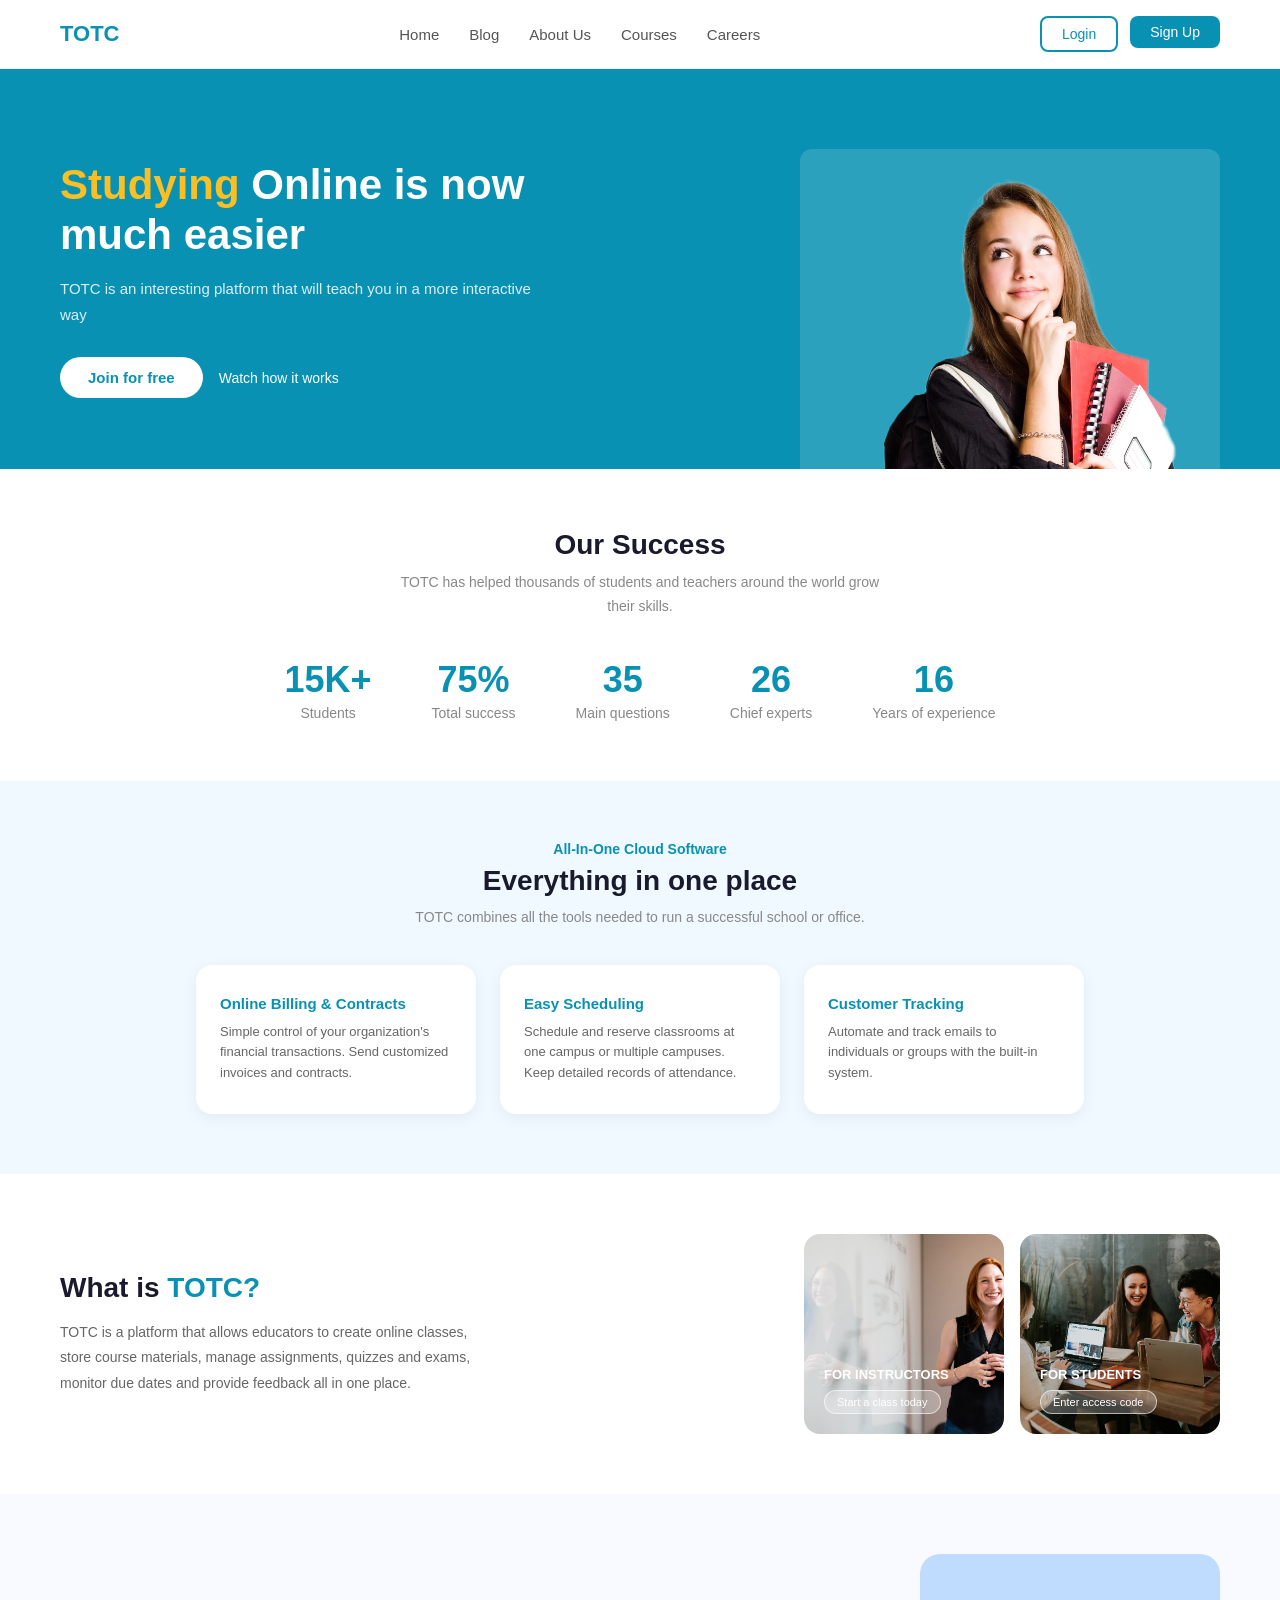
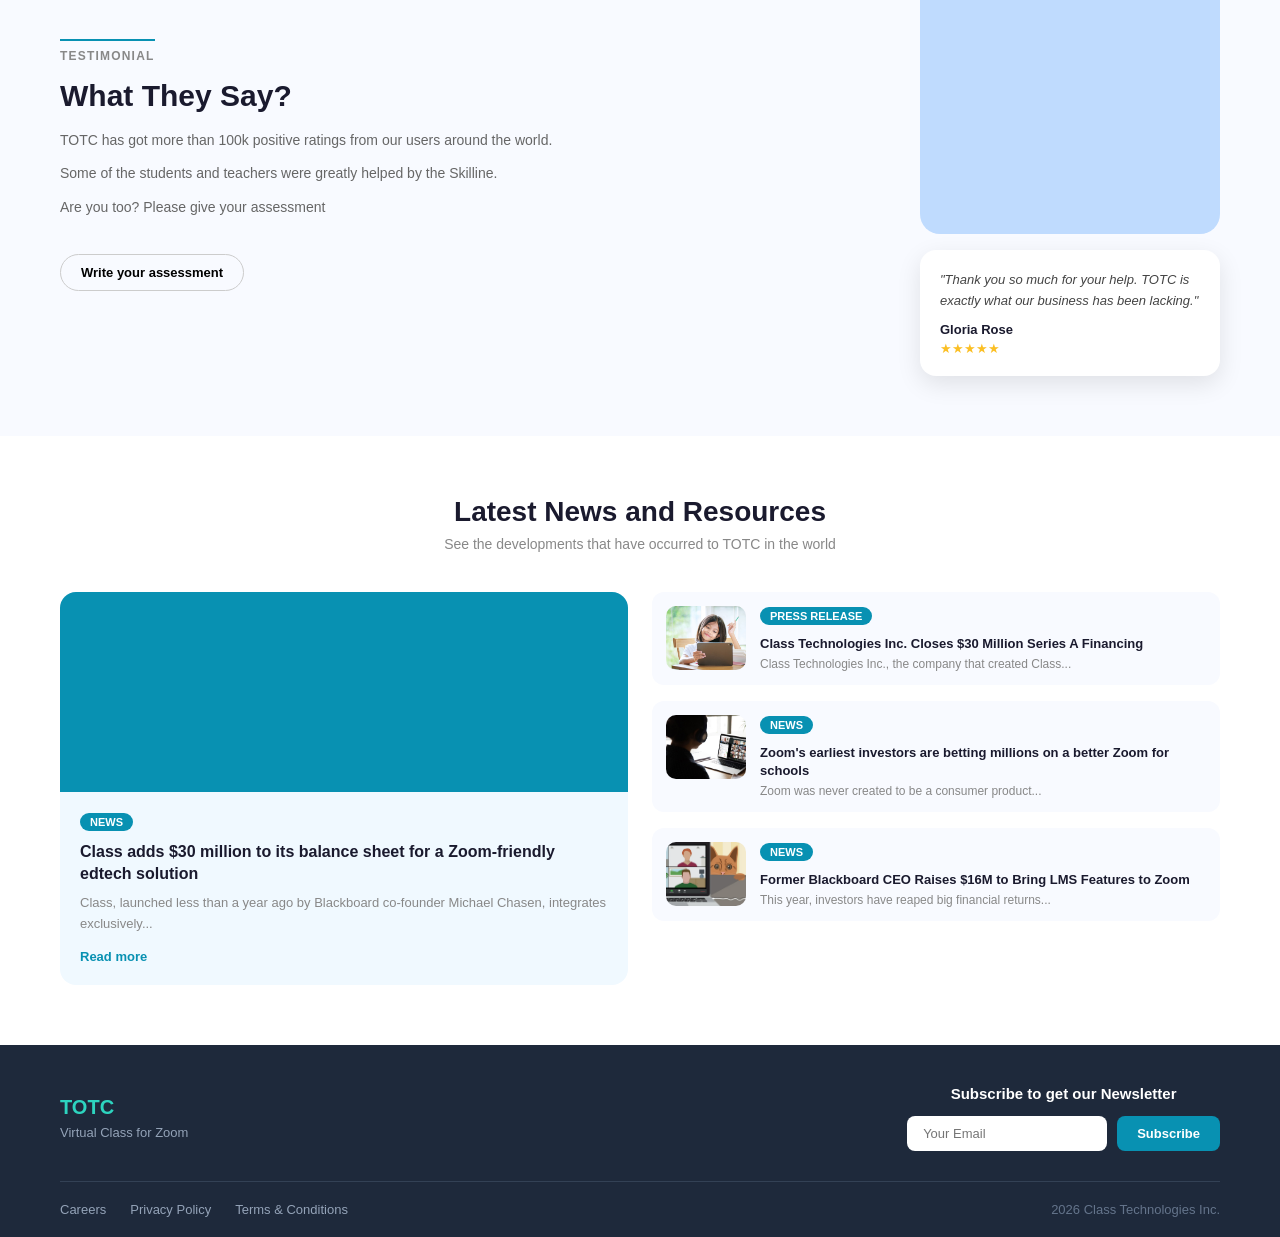
==== index.html @ 5b4ebe86 "first commit" ====
<!doctype html>
<html lang="en">
  <head>
    <meta charset="UTF-8" />
    <meta name="viewport" content="width=device-width, initial-scale=1.0" />
    <title>TOTC</title>
    <link rel="stylesheet" href="./style/style.css" />
  </head>
  <body>
    <!-- ШАПКА -->
    <header>
      <div class="container">
        <div class="header-inner">
          <div class="logo">TOTC</div>
          <div class="nav-links">
            <a href="./index.html">Home</a>
            <a href="./blog.html">Blog</a>
            <a href="./about.html">About Us</a>
            <a href="#">Courses</a>
            <a href="#">Careers</a>
          </div>
          <div class="header-btns">
            <a href="./login.html"><button class="btn-login">Login</button></a>
            <a href="./signup.html"><button class="btn-signup">Sign Up</button></a>
          </div>
        </div>
      </div>
    </header>

    <!-- HERO -->
    <section class="hero">
      <div class="container">
        <div class="hero-inner">
          <div class="hero-left">
            <h1><span>Studying</span> Online is now much easier</h1>
            <p>
              TOTC is an interesting platform that will teach you in a more
              interactive way
            </p>
            <div class="hero-btns">
              <button class="btn-white">Join for free</button>
              <button class="btn-watch">Watch how it works</button>
            </div>
          </div>
          <div class="hero-right">
            <img src="./imgs/girl.png" alt="" />
          </div>
        </div>
      </div>
    </section>

    <!-- СТАТИСТИКА -->
    <section class="stats">
      <div class="container">
        <h2>Our Success</h2>
        <p>
          TOTC has helped thousands of students and teachers around the world
          grow their skills.
        </p>
        <div class="stats-row">
          <div class="stat-item">
            <div class="num">15K+</div>
            <div class="label">Students</div>
          </div>
          <div class="stat-item">
            <div class="num">75%</div>
            <div class="label">Total success</div>
          </div>
          <div class="stat-item">
            <div class="num">35</div>
            <div class="label">Main questions</div>
          </div>
          <div class="stat-item">
            <div class="num">26</div>
            <div class="label">Chief experts</div>
          </div>
          <div class="stat-item">
            <div class="num">16</div>
            <div class="label">Years of experience</div>
          </div>
        </div>
      </div>
    </section>

    <!-- ФИЧИ -->
    <section class="features">
      <div class="container">
        <div class="features-tag">All-In-One Cloud Software</div>
        <h2>Everything in one place</h2>
        <p class="features-desc">
          TOTC combines all the tools needed to run a successful school or
          office.
        </p>
        <div class="features-grid">
          <div class="feature-card">
            <h3>Online Billing & Contracts</h3>
            <p>
              Simple control of your organization's financial transactions. Send
              customized invoices and contracts.
            </p>
          </div>
          <div class="feature-card">
            <h3>Easy Scheduling</h3>
            <p>
              Schedule and reserve classrooms at one campus or multiple
              campuses. Keep detailed records of attendance.
            </p>
          </div>
          <div class="feature-card">
            <h3>Customer Tracking</h3>
            <p>
              Automate and track emails to individuals or groups with the
              built-in system.
            </p>
          </div>
        </div>
      </div>
    </section>

    <!-- ДЛЯ КОГО -->
    <section class="for-who">
      <div class="container">
        <div class="for-who-inner">
          <div class="for-who-left">
            <h2>What is <span>TOTC?</span></h2>
            <p>
              TOTC is a platform that allows educators to create online classes,
              store course materials, manage assignments, quizzes and exams,
              monitor due dates and provide feedback all in one place.
            </p>
          </div>
          <div class="for-who-right">
            <div class="for-card instructors">
              <h4>FOR INSTRUCTORS</h4>
              <button class="btn-card">Start a class today</button>
            </div>
            <div class="for-card students">
              <h4>FOR STUDENTS</h4>
              <button class="btn-card">Enter access code</button>
            </div>
          </div>
        </div>
      </div>
    </section>

    <!-- ОТЗЫВЫ -->
    <section class="testimonials">
      <div class="container">
        <div class="testimonials-inner">
          <div class="test-left">
            <div class="test-label">TESTIMONIAL</div>
            <h2>What They Say?</h2>
            <p>
              TOTC has got more than 100k positive ratings from our users around
              the world.
            </p>
            <p>
              Some of the students and teachers were greatly helped by the
              Skilline.
            </p>
            <p>Are you too? Please give your assessment</p>
            <button class="btn-write">Write your assessment</button>
          </div>
          <div class="test-right">
            <div class="test-photo">
              <!-- <img src="./imgs/person.jpg" alt="" /> -->
            </div>
            <div class="quote-card">
              <p>
                "Thank you so much for your help. TOTC is exactly what our
                business has been lacking."
              </p>
              <div class="author">Gloria Rose</div>
              <div class="stars">★★★★★</div>
            </div>
          </div>
        </div>
      </div>
    </section>

    <!-- НОВОСТИ -->
    <section class="news">
      <div class="container">
        <h2>Latest News and Resources</h2>
        <p class="news-desc">
          See the developments that have occurred to TOTC in the world
        </p>
        <div class="news-grid">
          <div class="news-main">
            <div class="news-img">
              <!-- <img src="./imgs/news1.jpg" alt="" /> -->
            </div>
            <div class="news-body">
              <span class="news-tag">NEWS</span>
              <h3>
                Class adds $30 million to its balance sheet for a Zoom-friendly
                edtech solution
              </h3>
              <p>
                Class, launched less than a year ago by Blackboard co-founder
                Michael Chasen, integrates exclusively...
              </p>
              <a class="read-more" href="#">Read more</a>
            </div>
          </div>
          <div class="news-list">
            <div class="news-item">
              <div class="news-thumb-1"></div>
              <div>
                <span class="news-tag">PRESS RELEASE</span>
                <h4>
                  Class Technologies Inc. Closes $30 Million Series A Financing
                </h4>
                <p>
                  Class Technologies Inc., the company that created Class...
                </p>
              </div>
            </div>
            <div class="news-item">
              <div class="news-thumb-2"></div>
              <div>
                <span class="news-tag">NEWS</span>
                <h4>
                  Zoom's earliest investors are betting millions on a better
                  Zoom for schools
                </h4>
                <p>Zoom was never created to be a consumer product...</p>
              </div>
            </div>
            <div class="news-item">
              <div class="news-thumb-3"></div>
              <div>
                <span class="news-tag">NEWS</span>
                <h4>
                  Former Blackboard CEO Raises $16M to Bring LMS Features to
                  Zoom
                </h4>
                <p>This year, investors have reaped big financial returns...</p>
              </div>
            </div>
          </div>
        </div>
      </div>
    </section>

    <!-- ФУТЕР -->
    <footer>
      <div class="container">
        <div class="footer-top">
          <div>
            <div class="footer-logo">TOTC</div>
            <div class="footer-tagline">Virtual Class for Zoom</div>
          </div>
          <div class="footer-newsletter">
            <h4>Subscribe to get our Newsletter</h4>
            <div class="newsletter-form">
              <input type="email" placeholder="Your Email" />
              <button>Subscribe</button>
            </div>
          </div>
        </div>
        <div class="footer-bottom">
          <div class="footer-links">
            <a href="#">Careers</a>
            <a href="#">Privacy Policy</a>
            <a href="#">Terms & Conditions</a>
          </div>
          <div class="footer-copy">2026 Class Technologies Inc.</div>
        </div>
      </div>
    </footer>
  </body>
</html>
---- style/style.css ----
@charset "UTF-8";
* {
  margin: 0;
  padding: 0;
  box-sizing: border-box;
}

body {
  font-family: "Poppins", sans-serif;
  color: #1a1a2e;
}

.container {
  max-width: 1200px;
  width: 100%;
  margin: 0 auto;
  padding: 0 20px;
}

header {
  background-color: #fff;
  border-bottom: 1px solid #eee;
  padding: 16px 0;
}

header .header-inner {
  display: flex;
  align-items: center;
  justify-content: space-between;
}

header .header-inner .logo {
  font-size: 22px;
  font-weight: 700;
  color: #0891b2;
}

header .header-inner .nav-links {
  display: flex;
  gap: 30px;
}

header .header-inner .nav-links a {
  text-decoration: none;
  color: #555;
  font-size: 15px;
}

header .header-inner .nav-links a:hover {
  color: #0891b2;
}

header .header-inner .header-btns {
  display: flex;
  gap: 12px;
}

header .header-inner .header-btns .btn-login {
  border: 2px solid #0891b2;
  color: #0891b2;
  background: transparent;
  padding: 8px 20px;
  border-radius: 8px;
  font-size: 14px;
  cursor: pointer;
}

header .header-inner .header-btns .btn-signup {
  background-color: #0891b2;
  color: #fff;
  border: none;
  padding: 8px 20px;
  border-radius: 8px;
  font-size: 14px;
  cursor: pointer;
}

.hero {
  background-color: #0891b2;
  padding: 80px 0 0;
}

.hero .hero-inner {
  display: flex;
  align-items: center;
  justify-content: space-between;
  gap: 40px;
}

.hero .hero-inner .hero-left {
  color: #fff;
  max-width: 500px;
  padding-bottom: 60px;
}

.hero .hero-inner .hero-left h1 {
  font-size: 42px;
  font-weight: 800;
  line-height: 1.2;
  margin-bottom: 16px;
}

.hero .hero-inner .hero-left h1 span {
  color: #fbbf24;
}

.hero .hero-inner .hero-left p {
  font-size: 15px;
  color: rgba(255, 255, 255, 0.85);
  margin-bottom: 30px;
  line-height: 1.7;
}

.hero .hero-inner .hero-left .hero-btns {
  display: flex;
  gap: 16px;
  align-items: center;
}

.hero .hero-inner .hero-left .hero-btns .btn-white {
  background-color: #fff;
  color: #0891b2;
  border: none;
  padding: 12px 28px;
  border-radius: 30px;
  font-size: 15px;
  font-weight: 600;
  cursor: pointer;
}

.hero .hero-inner .hero-left .hero-btns .btn-watch {
  color: #fff;
  background: none;
  border: none;
  font-size: 14px;
  cursor: pointer;
}

.hero .hero-inner .hero-right {
  width: 420px;
  height: 320px;
  background-color: rgba(255, 255, 255, 0.15);
  border-radius: 12px 12px 0 0;
  background-image: url(/imgs/2f32d3a9082c2e2832481561feec93a5e5c5e8d6.png);
  background-size: cover;
}

.stats {
  padding: 60px 0;
  text-align: center;
}

.stats h2 {
  font-size: 28px;
  font-weight: 700;
  margin-bottom: 10px;
}

.stats p {
  color: #888;
  font-size: 14px;
  max-width: 500px;
  margin: 0 auto 40px;
  line-height: 1.7;
}

.stats .stats-row {
  display: flex;
  justify-content: center;
  gap: 60px;
  flex-wrap: wrap;
}

.stats .stats-row .stat-item .num {
  font-size: 36px;
  font-weight: 800;
  color: #0891b2;
}

.stats .stats-row .stat-item .label {
  font-size: 14px;
  color: #888;
  margin-top: 4px;
}

.features {
  background-color: #f0f9ff;
  padding: 60px 0;
  text-align: center;
}

.features .features-tag {
  font-size: 14px;
  font-weight: 700;
  color: #0891b2;
  margin-bottom: 8px;
}

.features h2 {
  font-size: 28px;
  font-weight: 700;
  margin-bottom: 12px;
}

.features .features-desc {
  color: #888;
  font-size: 14px;
  max-width: 480px;
  margin: 0 auto 40px;
}

.features .features-grid {
  display: flex;
  gap: 24px;
  justify-content: center;
  flex-wrap: wrap;
}

.features .features-grid .feature-card {
  background-color: #fff;
  border-radius: 16px;
  padding: 30px 24px;
  width: 280px;
  box-shadow: 0 4px 16px rgba(0, 0, 0, 0.06);
  text-align: left;
}

.features .features-grid .feature-card h3 {
  font-size: 15px;
  font-weight: 700;
  color: #0891b2;
  margin-bottom: 10px;
}

.features .features-grid .feature-card p {
  font-size: 13px;
  color: #666;
  line-height: 1.6;
}

.for-who {
  padding: 60px 0;
}

.for-who .for-who-inner {
  display: flex;
  gap: 60px;
  align-items: center;
  justify-content: space-between;
}

.for-who .for-who-inner .for-who-left h2 {
  font-size: 28px;
  font-weight: 700;
  margin-bottom: 16px;
}

.for-who .for-who-inner .for-who-left h2 span {
  color: #0891b2;
}

.for-who .for-who-inner .for-who-left p {
  font-size: 14px;
  color: #666;
  line-height: 1.8;
  max-width: 420px;
}

.for-who .for-who-inner .for-who-right {
  display: flex;
  gap: 16px;
}

.for-who .for-who-inner .for-who-right .for-card {
  width: 200px;
  height: 200px;
  border-radius: 16px;
  display: flex;
  flex-direction: column;
  align-items: flex-start;
  justify-content: flex-end;
  padding: 20px;
  cursor: pointer;
}

.for-who .for-who-inner .for-who-right .for-card.instructors {
  background-color: #0891b2;
  background-image: url(/imgs/e4c7276a25a9cc6960c67cafa4666142463a3cc6.png);
  background-size: cover;
  background-position: center;
}

.for-who .for-who-inner .for-who-right .for-card.students {
  background-color: #2dd4bf;
  background-image: url(/imgs/9efe4a4ca2cd8b61986457572fa7c65fe425adc6.png);
  background-size: cover;
  background-position: center;
}

.for-who .for-who-inner .for-who-right .for-card h4 {
  color: #fff;
  font-size: 13px;
  font-weight: 700;
  margin-bottom: 8px;
}

.for-who .for-who-inner .for-who-right .for-card .btn-card {
  background: rgba(255, 255, 255, 0.25);
  color: #fff;
  border: 1px solid rgba(255, 255, 255, 0.6);
  padding: 5px 12px;
  border-radius: 20px;
  font-size: 11px;
  cursor: pointer;
}

.testimonials {
  background-color: #f8faff;
  padding: 60px 0;
}

.testimonials .testimonials-inner {
  display: flex;
  gap: 60px;
  align-items: center;
  justify-content: space-between;
}

.testimonials .testimonials-inner .test-left .test-label {
  font-size: 12px;
  font-weight: 700;
  color: #888;
  letter-spacing: 0.1em;
  text-transform: uppercase;
  border-top: 2px solid #0891b2;
  display: inline-block;
  padding-top: 8px;
  margin-bottom: 16px;
}

.testimonials .testimonials-inner .test-left h2 {
  font-size: 30px;
  font-weight: 800;
  margin-bottom: 16px;
}

.testimonials .testimonials-inner .test-left p {
  font-size: 14px;
  color: #666;
  line-height: 1.7;
  margin-bottom: 10px;
}

.testimonials .testimonials-inner .test-left .btn-write {
  background: none;
  border: 1px solid #ccc;
  padding: 10px 20px;
  border-radius: 30px;
  font-size: 13px;
  font-weight: 600;
  cursor: pointer;
  margin-top: 24px;
}

.testimonials .testimonials-inner .test-right .test-photo {
  width: 300px;
  height: 280px;
  background-color: #bfdbfe;
  border-radius: 20px;
  background-image: url(/imgs/4c6498cce2e253cf38639b4ba215c7df58ce5a53.jpg);
  background-size: cover;
  background-position: center;
}

.testimonials .testimonials-inner .test-right .quote-card {
  background: #fff;
  border-radius: 16px;
  padding: 20px;
  max-width: 300px;
  box-shadow: 0 8px 24px rgba(0, 0, 0, 0.1);
  margin-top: 16px;
}

.testimonials .testimonials-inner .test-right .quote-card p {
  font-size: 13px;
  color: #444;
  line-height: 1.6;
  font-style: italic;
  margin-bottom: 10px;
}

.testimonials .testimonials-inner .test-right .quote-card .author {
  font-size: 13px;
  font-weight: 700;
}

.testimonials .testimonials-inner .test-right .quote-card .stars {
  color: #fbbf24;
  font-size: 13px;
  margin-top: 4px;
}

.news {
  padding: 60px 0;
}

.news h2 {
  font-size: 28px;
  font-weight: 700;
  text-align: center;
  margin-bottom: 8px;
}

.news .news-desc {
  text-align: center;
  font-size: 14px;
  color: #888;
  margin-bottom: 40px;
}

.news .news-grid {
  display: flex;
  gap: 24px;
}

.news .news-grid .news-main {
  flex: 1;
  background-color: #f0f9ff;
  border-radius: 16px;
  overflow: hidden;
}

.news .news-grid .news-main .news-img {
  height: 200px;
  background-color: #0891b2;
  background-image: url(/imgs/5abcf77024978c219bf2223fc9e32ec5fae8375f.png);
  background-size: cover;
}

.news .news-grid .news-main .news-body {
  padding: 20px;
}

.news .news-grid .news-main .news-body h3 {
  font-size: 16px;
  font-weight: 700;
  margin-bottom: 8px;
  line-height: 1.4;
}

.news .news-grid .news-main .news-body p {
  font-size: 13px;
  color: #888;
  line-height: 1.6;
  margin-bottom: 12px;
}

.news .news-grid .news-main .news-body .read-more {
  color: #0891b2;
  font-size: 13px;
  font-weight: 600;
  text-decoration: none;
}

.news .news-grid .news-list {
  flex: 1;
  display: flex;
  flex-direction: column;
  gap: 16px;
}

.news .news-grid .news-list .news-item {
  display: flex;
  gap: 14px;
  align-items: flex-start;
  background-color: #f8faff;
  border-radius: 12px;
  padding: 14px;
}

.news .news-grid .news-list .news-item .news-thumb-1 {
  background-image: url(/imgs/59e91cde877aacb096082025aaa7528e15f2789e.png);
  background-size: cover;
  width: 80px;
  height: 64px;
  border-radius: 10px;
  background-color: #bfdbfe;
  flex-shrink: 0;
}

.news .news-grid .news-list .news-item .news-thumb-2 {
  background-image: url(/imgs/91503c25c25d4396ab15991e79418fb801fd5efa.png);
  background-size: cover;
  width: 80px;
  height: 64px;
  border-radius: 10px;
  background-color: #bfdbfe;
  flex-shrink: 0;
}

.news .news-grid .news-list .news-item .news-thumb-3 {
  background-image: url(/imgs/a6a75cf5ca47b6a4fceb75f355da0105034713c7.png);
  background-size: cover;
  width: 80px;
  height: 64px;
  border-radius: 10px;
  background-color: #bfdbfe;
  flex-shrink: 0;
}

.news .news-grid .news-list .news-item h4 {
  font-size: 13px;
  font-weight: 600;
  line-height: 1.4;
  margin-bottom: 4px;
}

.news .news-grid .news-list .news-item p {
  font-size: 12px;
  color: #888;
}

.news-tag {
  background-color: #0891b2;
  color: #fff;
  padding: 3px 10px;
  border-radius: 20px;
  font-size: 11px;
  font-weight: 600;
  display: inline-block;
  margin-bottom: 10px;
}

footer {
  background-color: #1e293b;
  color: #fff;
  padding: 40px 0 20px;
}

footer .footer-top {
  display: flex;
  justify-content: space-between;
  align-items: center;
  margin-bottom: 30px;
  gap: 24px;
  flex-wrap: wrap;
}

footer .footer-top .footer-logo {
  font-size: 20px;
  font-weight: 800;
  color: #2dd4bf;
  margin-bottom: 6px;
}

footer .footer-top .footer-tagline {
  font-size: 13px;
  color: #94a3b8;
}

footer .footer-top .footer-newsletter h4 {
  font-size: 15px;
  font-weight: 600;
  margin-bottom: 14px;
  text-align: center;
}

footer .footer-top .footer-newsletter .newsletter-form {
  display: flex;
  gap: 10px;
}

footer .footer-top .footer-newsletter .newsletter-form input {
  padding: 10px 16px;
  border-radius: 8px;
  border: none;
  font-size: 13px;
  width: 200px;
  outline: none;
}

footer .footer-top .footer-newsletter .newsletter-form button {
  background-color: #0891b2;
  color: #fff;
  border: none;
  padding: 10px 20px;
  border-radius: 8px;
  font-size: 13px;
  font-weight: 600;
  cursor: pointer;
}

footer .footer-bottom {
  border-top: 1px solid #334155;
  padding-top: 20px;
  display: flex;
  justify-content: space-between;
  align-items: center;
  flex-wrap: wrap;
  gap: 12px;
}

footer .footer-bottom .footer-links {
  display: flex;
  gap: 24px;
}

footer .footer-bottom .footer-links a {
  font-size: 13px;
  color: #94a3b8;
  text-decoration: none;
}

footer .footer-bottom .footer-links a:hover {
  color: #2dd4bf;
}

footer .footer-bottom .footer-copy {
  font-size: 13px;
  color: #64748b;
}

@media (max-width: 768px) {
  .nav-links {
    display: none;
  }
  .hero-inner {
    flex-direction: column;
  }
  .hero-right {
    width: 100%;
  }
  .stats-row {
    gap: 30px;
  }
  .features-grid {
    flex-direction: column;
    align-items: center;
  }
  .for-who-inner {
    flex-direction: column;
  }
  .testimonials-inner {
    flex-direction: column;
  }
  .news-grid {
    flex-direction: column;
  }
  .footer-top {
    flex-direction: column;
    align-items: center;
    text-align: center;
  }
  .footer-bottom {
    flex-direction: column;
    text-align: center;
  }
} 
/* ======= BLOG HERO ======= */
.blog-hero {
  background-color: #eef4ff;
  padding: 60px 0;
}

.blog-hero-inner {
  display: flex;
  align-items: center;
  justify-content: space-between;
  gap: 40px;
}

.blog-hero-left {
  max-width: 500px;
}

.blog-hero-tag {
  font-size: 13px;
  color: #555;
  margin-bottom: 16px;
}

.blog-hero-tag span {
  color: #0891b2;
  font-weight: 600;
}

.blog-hero-left h2 {
  font-size: 28px;
  font-weight: 700;
  color: #0891b2;
  line-height: 1.3;
  margin-bottom: 16px;
}

.blog-hero-desc {
  font-size: 14px;
  color: #666;
  line-height: 1.7;
  margin-bottom: 24px;
}

.blog-hero-right {
  flex-shrink: 0;
}

.blog-hero-right img {
  width: 460px;
  height: 280px;
  -o-object-fit: cover;
     object-fit: cover;
  border-radius: 16px;
}

/* ======= READING BLOG LIST ======= */
.reading-bloglist {
  padding: 60px 0;
  background-color: #f8faff;
}

.reading-bloglist h2 {
  font-size: 22px;
  font-weight: 700;
  margin-bottom: 24px;
}

.blog-cards {
  display: flex;
  gap: 20px;
}

.blog-card {
  flex: 1;
  position: relative;
  border-radius: 12px;
  overflow: hidden;
  height: 160px;
  cursor: pointer;
}

.blog-card img {
  width: 100%;
  height: 100%;
  -o-object-fit: cover;
     object-fit: cover;
  display: block;
}

.blog-card-label {
  position: absolute;
  bottom: 12px;
  left: 12px;
  background-color: rgba(0, 0, 0, 0.55);
  color: #fff;
  font-size: 13px;
  font-weight: 600;
  padding: 4px 12px;
  border-radius: 6px;
}

/* ======= RELATED BLOG ======= */
.related-blog {
  padding: 60px 0;
  background-color: #eef4ff;
}

.related-blog-top {
  display: flex;
  align-items: center;
  justify-content: space-between;
  margin-bottom: 24px;
}

.related-blog-top h2 {
  font-size: 22px;
  font-weight: 700;
}

.see-all {
  color: #0891b2;
  font-size: 14px;
  font-weight: 600;
  text-decoration: none;
}

.related-blog-grid {
  display: grid;
  grid-template-columns: 1fr 1fr;
  gap: 24px;
}

.related-card {
  background-color: #fff;
  border-radius: 16px;
  overflow: hidden;
}

.related-card-img img {
  width: 100%;
  height: 200px;
  -o-object-fit: cover;
     object-fit: cover;
  display: block;
}

.related-card-body {
  padding: 20px;
}

.related-card-body h4 {
  font-size: 15px;
  font-weight: 700;
  line-height: 1.4;
  margin-bottom: 12px;
}

.related-card-body p {
  font-size: 13px;
  color: #888;
  line-height: 1.6;
  margin-bottom: 16px;
}

.related-card-footer {
  display: flex;
  align-items: center;
  justify-content: space-between;
  border-top: 1px solid #eee;
  padding-top: 12px;
}

.views {
  font-size: 12px;
  color: #aaa;
}

/* ======= АДАПТИВ BLOG ======= */
@media (max-width: 768px) {
  .blog-hero-inner {
    flex-direction: column;
  }
  .blog-hero-right img {
    width: 100%;
  }
  .blog-cards {
    flex-direction: column;
  }
  .related-blog-grid {
    grid-template-columns: 1fr;
  }
}
.btn-signup-2 {
  background-color: #0891b2;
  color: #fff;
  border: none;
  padding: 8px 20px;
  border-radius: 8px;
  font-size: 14px;
  cursor: pointer;
}

.auth-page {
  min-height: 100vh;
  display: flex;
  align-items: center;
  justify-content: center;
  background-color: #f8faff;
}

.auth-inner {
  display: flex;
  width: 760px;
  background-color: #fff;
  border-radius: 16px;
  overflow: hidden;
  box-shadow: 0 4px 24px rgba(0, 0, 0, 0.08);
}

/* ЛЕВАЯ ЧАСТЬ - картинка */
.auth-left {
  width: 340px;
  flex-shrink: 0;
  position: relative;
}

.auth-left img {
  width: 100%;
  height: 100%;
  -o-object-fit: cover;
     object-fit: cover;
  display: block;
}

.auth-left-text {
  position: absolute;
  bottom: 24px;
  left: 20px;
}

.auth-left-text h3 {
  color: #fff;
  font-size: 18px;
  font-weight: 700;
  margin-bottom: 4px;
}

.auth-left-text p {
  color: rgba(255, 255, 255, 0.85);
  font-size: 13px;
}

/* ПРАВАЯ ЧАСТЬ - форма */
.auth-right {
  flex: 1;
  padding: 40px 36px;
}

.auth-welcome {
  text-align: center;
  font-size: 14px;
  color: #555;
  margin-bottom: 20px;
}

/* ПЕРЕКЛЮЧАТЕЛЬ Login / Register */
.auth-tabs {
  display: flex;
  background-color: #e0f7f7;
  border-radius: 30px;
  padding: 4px;
  margin-bottom: 24px;
}

.auth-tabs a {
  flex: 1;
  text-align: center;
  padding: 8px 0;
  border-radius: 26px;
  font-size: 14px;
  font-weight: 600;
  text-decoration: none;
  color: #555;
}

.auth-tabs a.active {
  background-color: #0891b2;
  color: #fff;
}

.auth-desc {
  font-size: 13px;
  color: #888;
  margin-bottom: 20px;
  line-height: 1.6;
}

/* ПОЛЯ */
.auth-field {
  margin-bottom: 16px;
}

.auth-field label {
  display: block;
  font-size: 13px;
  font-weight: 500;
  color: #333;
  margin-bottom: 6px;
}

.auth-field input {
  width: 100%;
  padding: 10px 14px;
  border: 1.5px solid #d1d5db;
  border-radius: 8px;
  font-size: 13px;
  outline: none;
  color: #333;
}

.auth-field input:focus {
  border-color: #0891b2;
}

.auth-field input::-moz-placeholder {
  color: #aaa;
}

.auth-field input::placeholder {
  color: #aaa;
}

/* КНОПКА */
.btn-auth {
  width: 100%;
  background-color: #0891b2;
  color: #fff;
  border: none;
  padding: 12px;
  border-radius: 8px;
  font-size: 15px;
  font-weight: 600;
  cursor: pointer;
}

.btn-auth:hover {
  background-color: #0369a1;
}

@media (max-width: 768px) {
  .auth-inner {
    flex-direction: column;
    width: 100%;
    border-radius: 0;
  }
  .auth-left {
    width: 100%;
    height: 200px;
  }
  .auth-right {
    padding: 24px 20px;
  }
}
.auth-page {
  min-height: 100vh;
  display: flex;
  align-items: center;
  justify-content: center;
  background-color: #f8faff;
}

.auth-inner {
  display: flex;
  width: 760px;
  background-color: #fff;
  border-radius: 16px;
  overflow: hidden;
  box-shadow: 0 4px 24px rgba(0, 0, 0, 0.08);
}

/* ЛЕВАЯ ЧАСТЬ - картинка */
.auth-left {
  width: 340px;
  flex-shrink: 0;
  position: relative;
}

.auth-left img {
  width: 100%;
  height: 100%;
  -o-object-fit: cover;
     object-fit: cover;
  display: block;
}

.auth-left-text {
  position: absolute;
  bottom: 24px;
  left: 20px;
}

.auth-left-text h3 {
  color: #fff;
  font-size: 18px;
  font-weight: 700;
  margin-bottom: 4px;
  text-shadow: 0 1px 4px rgba(0, 0, 0, 0.4);
}

.auth-left-text p {
  color: rgba(255, 255, 255, 0.85);
  font-size: 13px;
  text-shadow: 0 1px 4px rgba(0, 0, 0, 0.4);
}

/* ПРАВАЯ ЧАСТЬ - форма */
.auth-right {
  flex: 1;
  padding: 40px 36px;
}

.auth-welcome {
  text-align: center;
  font-size: 14px;
  color: #555;
  margin-bottom: 20px;
}

/* ПЕРЕКЛЮЧАТЕЛЬ */
.auth-tabs {
  display: flex;
  background-color: #e0f7f7;
  border-radius: 30px;
  padding: 4px;
  margin-bottom: 24px;
}

.auth-tabs a {
  flex: 1;
  text-align: center;
  padding: 8px 0;
  border-radius: 26px;
  font-size: 14px;
  font-weight: 600;
  text-decoration: none;
  color: #555;
}

.auth-tabs a.active {
  background-color: #0891b2;
  color: #fff;
}

.auth-desc {
  font-size: 13px;
  color: #888;
  margin-bottom: 20px;
  line-height: 1.6;
}

/* ПОЛЯ */
.auth-field {
  margin-bottom: 14px;
}

.auth-field label {
  display: block;
  font-size: 13px;
  font-weight: 500;
  color: #333;
  margin-bottom: 6px;
}

.auth-field input {
  width: 100%;
  padding: 10px 14px;
  border: 1.5px solid #d1d5db;
  border-radius: 8px;
  font-size: 13px;
  outline: none;
  color: #333;
}

.auth-field input:focus {
  border-color: #0891b2;
}

.auth-field input::-moz-placeholder {
  color: #aaa;
}

.auth-field input::placeholder {
  color: #aaa;
}

/* КНОПКА */
.btn-auth {
  width: 100%;
  background-color: #0891b2;
  color: #fff;
  border: none;
  padding: 12px;
  border-radius: 8px;
  font-size: 15px;
  font-weight: 600;
  cursor: pointer;
  margin-top: 8px;
}

.btn-auth:hover {
  background-color: #0369a1;
}

@media (max-width: 768px) {
  .auth-inner {
    flex-direction: column;
    width: 100%;
    border-radius: 0;
  }
  .auth-left {
    width: 100%;
    height: 200px;
  }
  .auth-right {
    padding: 24px 20px;
  }
}/*# sourceMappingURL=style.css.map */
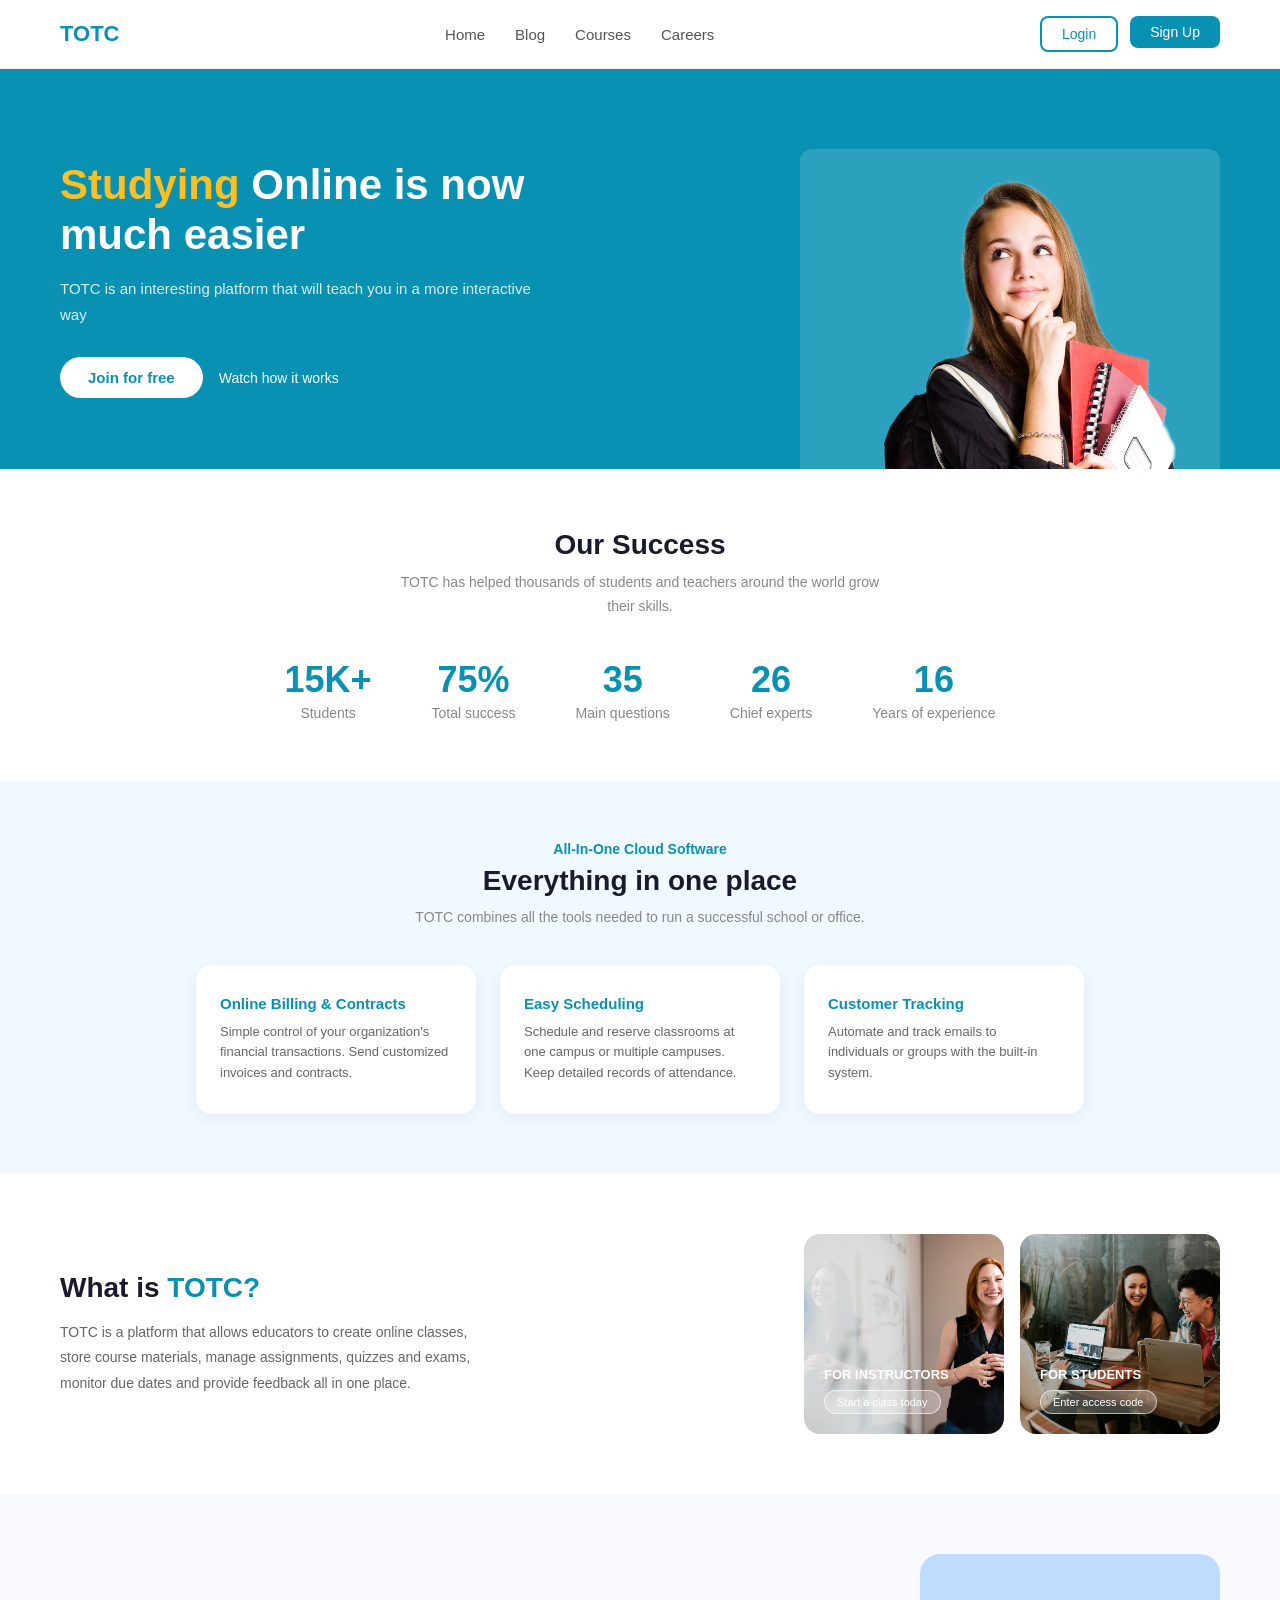
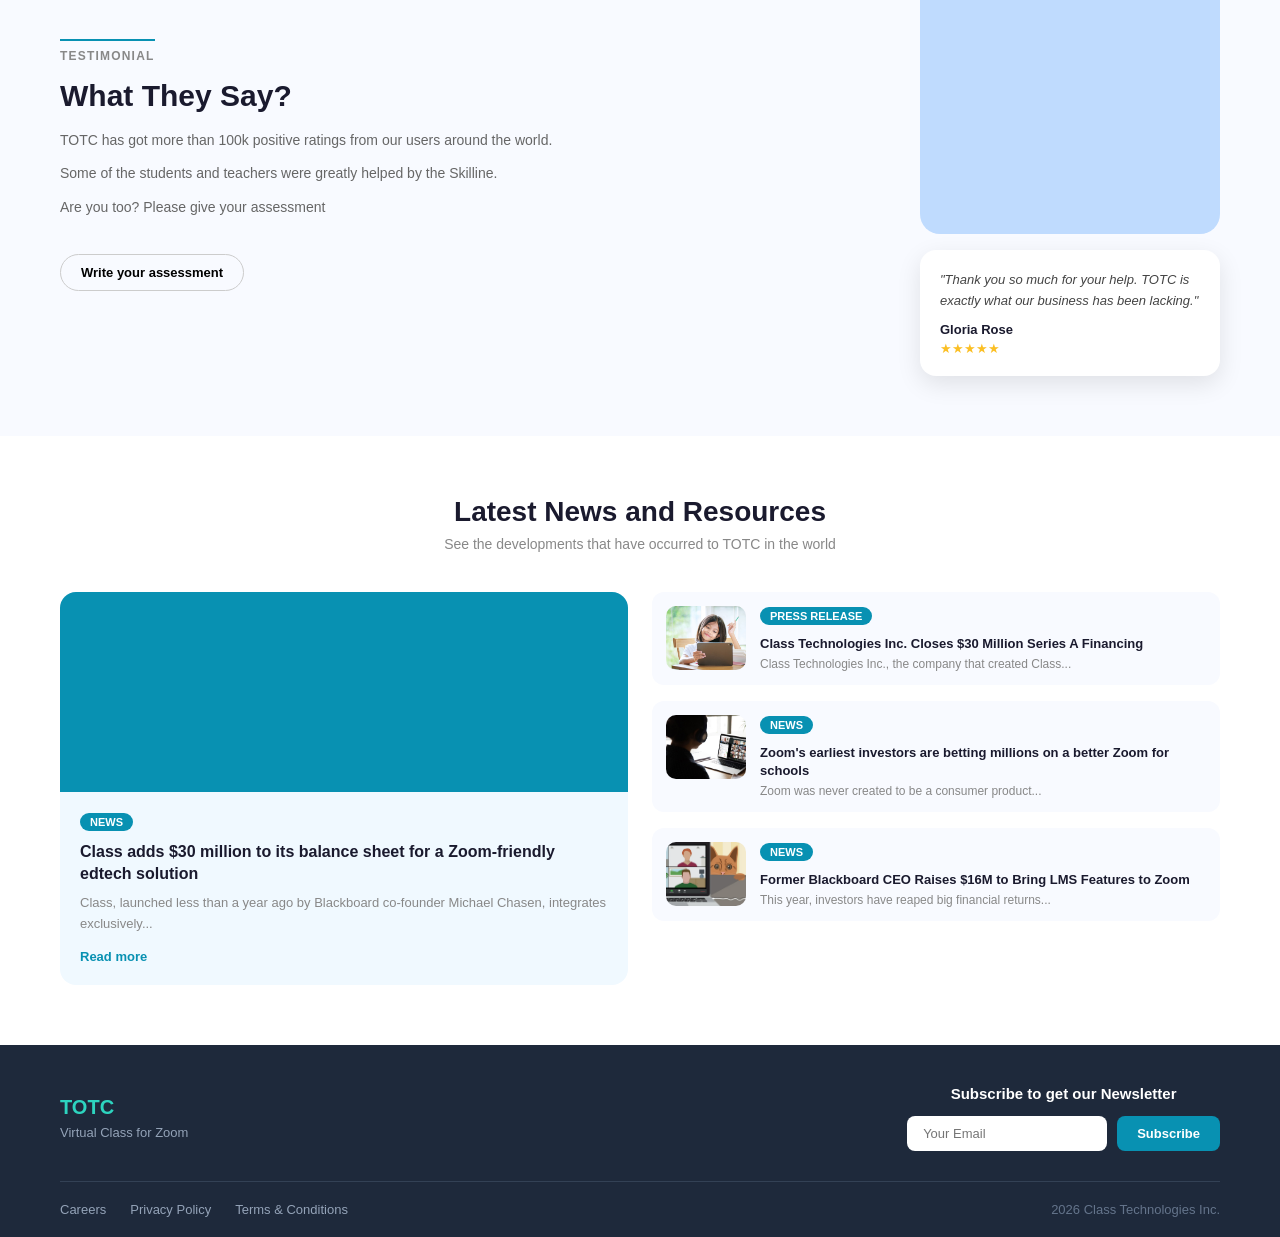
==== commit 949fb0c0: "First commit" ====
--- a/index.html
+++ b/index.html
@@ -15,8 +15,7 @@
           <div class="nav-links">
             <a href="./index.html">Home</a>
             <a href="./blog.html">Blog</a>
-            <a href="./about.html">About Us</a>
-            <a href="#">Courses</a>
+            <a href="./courses.html">Courses</a>
             <a href="#">Careers</a>
           </div>
           <div class="header-btns">
--- a/style/style.css
+++ b/style/style.css
@@ -1182,4 +1182,589 @@
   .auth-right {
     padding: 24px 20px;
   }
+}
+/* ======= HERO КУРСА ======= */
+.course-hero {
+  background-color: #f0f4f8;
+  padding: 40px 0 0;
+}
+
+.course-hero-inner {
+  display: flex;
+  gap: 40px;
+  align-items: flex-start;
+}
+
+.course-hero-left {
+  flex: 1;
+}
+
+.course-main-img {
+  width: 100%;
+  height: 280px;
+  -o-object-fit: cover;
+     object-fit: cover;
+  border-radius: 12px;
+  display: block;
+}
+
+.course-tabs {
+  display: flex;
+  gap: 8px;
+  margin-top: 20px;
+}
+
+.course-tab {
+  padding: 8px 20px;
+  border-radius: 6px;
+  border: 1.5px solid #d1d5db;
+  background: #fff;
+  font-size: 13px;
+  color: #555;
+  cursor: pointer;
+}
+
+.course-tab.active {
+  background-color: #0891b2;
+  color: #fff;
+  border-color: #0891b2;
+}
+
+/* REVIEWS */
+.course-reviews {
+  background-color: #fff;
+  border-radius: 12px;
+  padding: 20px;
+  margin-top: 20px;
+}
+
+.review-summary {
+  display: flex;
+  gap: 20px;
+  align-items: center;
+  margin-bottom: 16px;
+  padding-bottom: 16px;
+  border-bottom: 1px solid #eee;
+}
+
+.review-score {
+  text-align: center;
+}
+
+.review-score .big-num {
+  font-size: 36px;
+  font-weight: 800;
+  color: #1a1a2e;
+}
+
+.review-score .stars {
+  color: #fbbf24;
+  font-size: 16px;
+}
+
+.review-score p {
+  font-size: 12px;
+  color: #888;
+  margin-top: 4px;
+}
+
+.review-bars {
+  flex: 1;
+}
+
+.bar-row {
+  display: flex;
+  align-items: center;
+  gap: 8px;
+  margin-bottom: 4px;
+}
+
+.bar-row span {
+  font-size: 12px;
+  color: #888;
+  width: 40px;
+  flex-shrink: 0;
+}
+
+.bar-track {
+  flex: 1;
+  height: 6px;
+  background-color: #e5e7eb;
+  border-radius: 99px;
+  overflow: hidden;
+}
+
+.bar-fill {
+  height: 100%;
+  background-color: #0891b2;
+  border-radius: 99px;
+}
+
+.review-item {
+  display: flex;
+  gap: 12px;
+  padding: 12px 0;
+  border-bottom: 1px solid #eee;
+}
+
+.review-item:last-child {
+  border-bottom: none;
+}
+
+.reviewer-info .reviewer-name {
+  font-size: 13px;
+  font-weight: 600;
+  margin-bottom: 2px;
+}
+
+.reviewer-info .reviewer-stars {
+  color: #fbbf24;
+  font-size: 12px;
+  margin-bottom: 6px;
+}
+
+.reviewer-info p {
+  font-size: 13px;
+  color: #666;
+  line-height: 1.5;
+}
+
+/* ПРАВАЯ ПАНЕЛЬ */
+.course-hero-right {
+  width: 280px;
+  flex-shrink: 0;
+}
+
+.course-preview-img {
+  width: 100%;
+  height: 160px;
+  -o-object-fit: cover;
+     object-fit: cover;
+  border-radius: 10px;
+  display: block;
+  margin-bottom: 16px;
+}
+
+.course-price {
+  display: flex;
+  align-items: center;
+  gap: 10px;
+  margin-bottom: 4px;
+}
+
+.price-current {
+  font-size: 24px;
+  font-weight: 800;
+  color: #1a1a2e;
+}
+
+.price-old {
+  font-size: 14px;
+  color: #aaa;
+  text-decoration: line-through;
+}
+
+.price-discount {
+  font-size: 13px;
+  color: #0891b2;
+  font-weight: 600;
+}
+
+.price-note {
+  font-size: 12px;
+  color: #0891b2;
+  margin-bottom: 16px;
+}
+
+.btn-buy {
+  width: 100%;
+  background-color: #0891b2;
+  color: #fff;
+  border: none;
+  padding: 12px;
+  border-radius: 8px;
+  font-size: 15px;
+  font-weight: 600;
+  cursor: pointer;
+  margin-bottom: 20px;
+}
+
+.btn-buy:hover {
+  background-color: #0369a1;
+}
+
+.course-includes h4 {
+  font-size: 14px;
+  font-weight: 700;
+  margin-bottom: 10px;
+}
+
+.include-item {
+  display: flex;
+  align-items: center;
+  gap: 8px;
+  font-size: 13px;
+  color: #555;
+  margin-bottom: 6px;
+}
+
+.include-dot {
+  width: 8px;
+  height: 8px;
+  border-radius: 50%;
+  flex-shrink: 0;
+}
+
+.dot-green {
+  background-color: #22c55e;
+}
+
+.dot-blue {
+  background-color: #0891b2;
+}
+
+.dot-teal {
+  background-color: #2dd4bf;
+}
+
+.dot-gray {
+  background-color: #9ca3af;
+}
+
+.course-training {
+  margin-top: 20px;
+  padding-top: 16px;
+  border-top: 1px solid #eee;
+}
+
+.course-training h4 {
+  font-size: 14px;
+  font-weight: 700;
+  margin-bottom: 6px;
+}
+
+.course-training p {
+  font-size: 12px;
+  color: #888;
+  line-height: 1.6;
+}
+
+.course-share {
+  margin-top: 16px;
+  padding-top: 16px;
+  border-top: 1px solid #eee;
+}
+
+.course-share h4 {
+  font-size: 14px;
+  font-weight: 700;
+  margin-bottom: 10px;
+}
+
+.share-icons {
+  display: flex;
+  gap: 8px;
+}
+
+.share-icon {
+  width: 32px;
+  height: 32px;
+  border-radius: 50%;
+  display: flex;
+  align-items: center;
+  justify-content: center;
+  font-size: 13px;
+  font-weight: 700;
+  color: #fff;
+  cursor: pointer;
+}
+
+.si-tw {
+  background-color: #1da1f2;
+}
+
+.si-yt {
+  background-color: #ff0000;
+}
+
+.si-fb {
+  background-color: #1877f2;
+}
+
+.si-in {
+  background-color: #e1306c;
+}
+
+.si-li {
+  background-color: #0077b5;
+}
+
+.si-gh {
+  background-color: #333;
+}
+
+/* ======= MARKETING ARTICLES ======= */
+.marketing {
+  padding: 60px 0;
+  background-color: #f8faff;
+}
+
+.marketing-top {
+  display: flex;
+  justify-content: space-between;
+  align-items: center;
+  margin-bottom: 24px;
+}
+
+.marketing-top h2 {
+  font-size: 22px;
+  font-weight: 700;
+}
+
+.marketing-grid {
+  display: grid;
+  grid-template-columns: repeat(4, 1fr);
+  gap: 20px;
+}
+
+.article-card {
+  background-color: #fff;
+  border-radius: 12px;
+  overflow: hidden;
+}
+
+.article-card-img {
+  height: 120px;
+  overflow: hidden;
+}
+
+.article-card-img img {
+  width: 100%;
+  height: 100%;
+  -o-object-fit: cover;
+     object-fit: cover;
+  display: block;
+}
+
+.article-card-tag {
+  font-size: 11px;
+  color: #0891b2;
+  font-weight: 600;
+  padding: 12px 14px 0;
+  display: flex;
+  justify-content: space-between;
+}
+
+.article-card-body {
+  padding: 8px 14px 14px;
+}
+
+.article-card-body h4 {
+  font-size: 13px;
+  font-weight: 700;
+  line-height: 1.4;
+  margin-bottom: 8px;
+}
+
+.article-card-body p {
+  font-size: 12px;
+  color: #888;
+  line-height: 1.5;
+  margin-bottom: 12px;
+}
+
+.article-card-footer {
+  display: flex;
+  align-items: center;
+  justify-content: space-between;
+}
+
+.article-author {
+  display: flex;
+  align-items: center;
+  gap: 6px;
+  font-size: 12px;
+  color: #555;
+}
+
+.article-price {
+  font-size: 13px;
+  font-weight: 700;
+  color: #0891b2;
+}
+
+/* ======= CAN DO ======= */
+.can-do {
+  padding: 60px 0;
+  background-color: #fff;
+}
+
+.can-do-inner {
+  display: flex;
+  gap: 60px;
+  align-items: center;
+  justify-content: space-between;
+}
+
+.can-do-left {
+  max-width: 440px;
+}
+
+.can-do-left h2 {
+  font-size: 26px;
+  font-weight: 700;
+  line-height: 1.3;
+  margin-bottom: 16px;
+}
+
+.can-do-left h2 span {
+  color: #0891b2;
+}
+
+.can-do-left p {
+  font-size: 14px;
+  color: #666;
+  line-height: 1.8;
+  margin-bottom: 16px;
+}
+
+.can-do-left a {
+  font-size: 14px;
+  color: #0891b2;
+  font-weight: 600;
+  text-decoration: none;
+}
+
+.can-do-badge {
+  display: inline-block;
+  background-color: #0891b2;
+  color: #fff;
+  font-size: 12px;
+  font-weight: 600;
+  padding: 4px 12px;
+  border-radius: 99px;
+  margin-bottom: 16px;
+}
+
+.can-do-right {
+  position: relative;
+  width: 420px;
+  flex-shrink: 0;
+}
+
+.can-do-right img {
+  width: 100%;
+  height: 260px;
+  -o-object-fit: cover;
+     object-fit: cover;
+  border-radius: 16px;
+  display: block;
+}
+
+.play-btn {
+  position: absolute;
+  top: 50%;
+  left: 50%;
+  transform: translate(-50%, -50%);
+  width: 50px;
+  height: 50px;
+  background-color: #0891b2;
+  border-radius: 50%;
+  display: flex;
+  align-items: center;
+  justify-content: center;
+  color: #fff;
+  font-size: 18px;
+  cursor: pointer;
+}
+
+/* ======= TOP OFFERS ======= */
+.top-offers {
+  padding: 60px 0;
+  background-color: #f0f4f8;
+}
+
+.top-offers-top {
+  display: flex;
+  justify-content: space-between;
+  align-items: center;
+  margin-bottom: 24px;
+}
+
+.top-offers-top h2 {
+  font-size: 16px;
+  font-weight: 700;
+  color: #1a1a2e;
+}
+
+.offers-grid {
+  display: grid;
+  grid-template-columns: repeat(3, 1fr);
+  gap: 20px;
+}
+
+.offer-card {
+  border-radius: 12px;
+  overflow: hidden;
+  position: relative;
+  height: 180px;
+  cursor: pointer;
+}
+
+.offer-card img {
+  width: 100%;
+  height: 100%;
+  -o-object-fit: cover;
+     object-fit: cover;
+  display: block;
+}
+
+.offer-overlay {
+  position: absolute;
+  inset: 0;
+  background: linear-gradient(to top, rgba(0, 0, 0, 0.6), transparent);
+  display: flex;
+  flex-direction: column;
+  justify-content: flex-end;
+  padding: 16px;
+}
+
+.offer-badge {
+  position: absolute;
+  top: 12px;
+  left: 12px;
+  background-color: #ef4444;
+  color: #fff;
+  font-size: 11px;
+  font-weight: 700;
+  padding: 3px 8px;
+  border-radius: 4px;
+}
+
+.offer-label {
+  color: #fff;
+  font-size: 13px;
+  font-weight: 700;
+}
+
+/* АДАПТИВ */
+@media (max-width: 768px) {
+  .course-hero-inner {
+    flex-direction: column;
+  }
+  .course-hero-right {
+    width: 100%;
+  }
+  .marketing-grid {
+    grid-template-columns: 1fr 1fr;
+  }
+  .can-do-inner {
+    flex-direction: column;
+  }
+  .can-do-right {
+    width: 100%;
+  }
+  .offers-grid {
+    grid-template-columns: 1fr;
+  }
 }/*# sourceMappingURL=style.css.map */
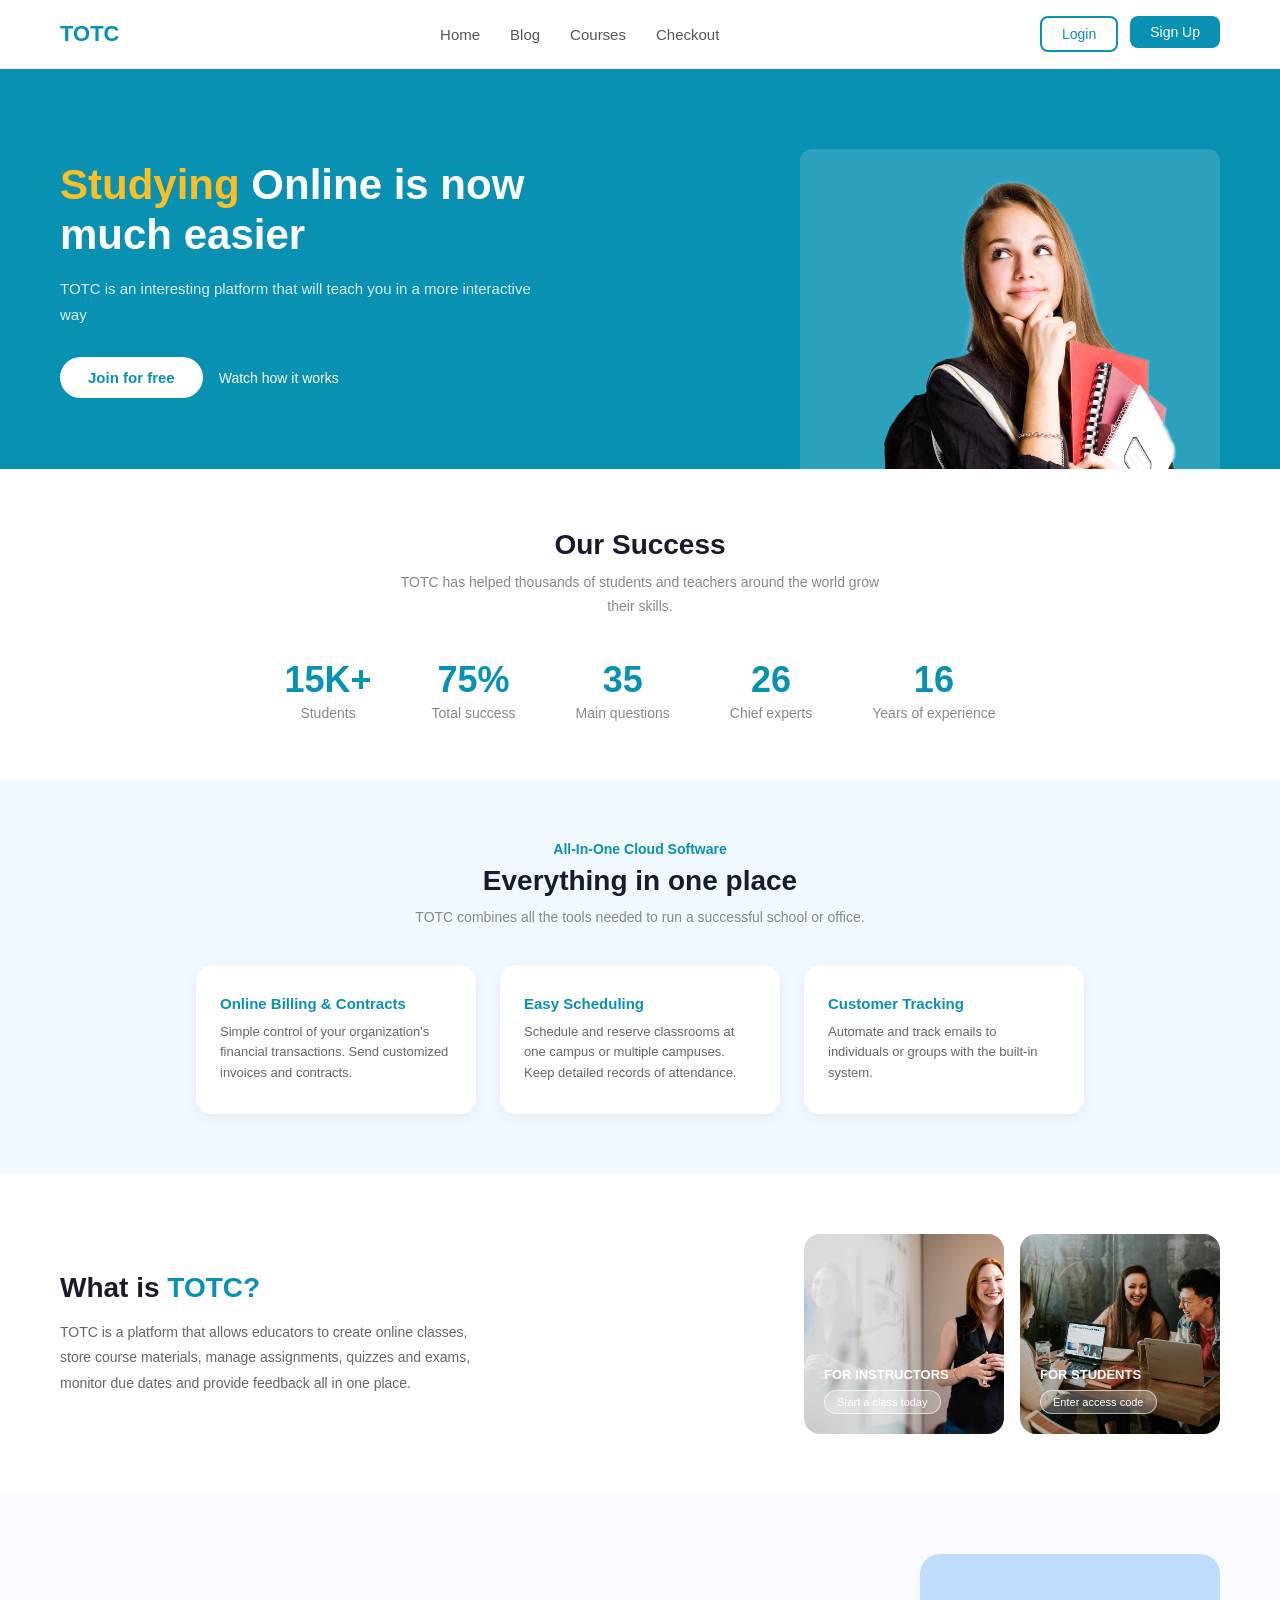
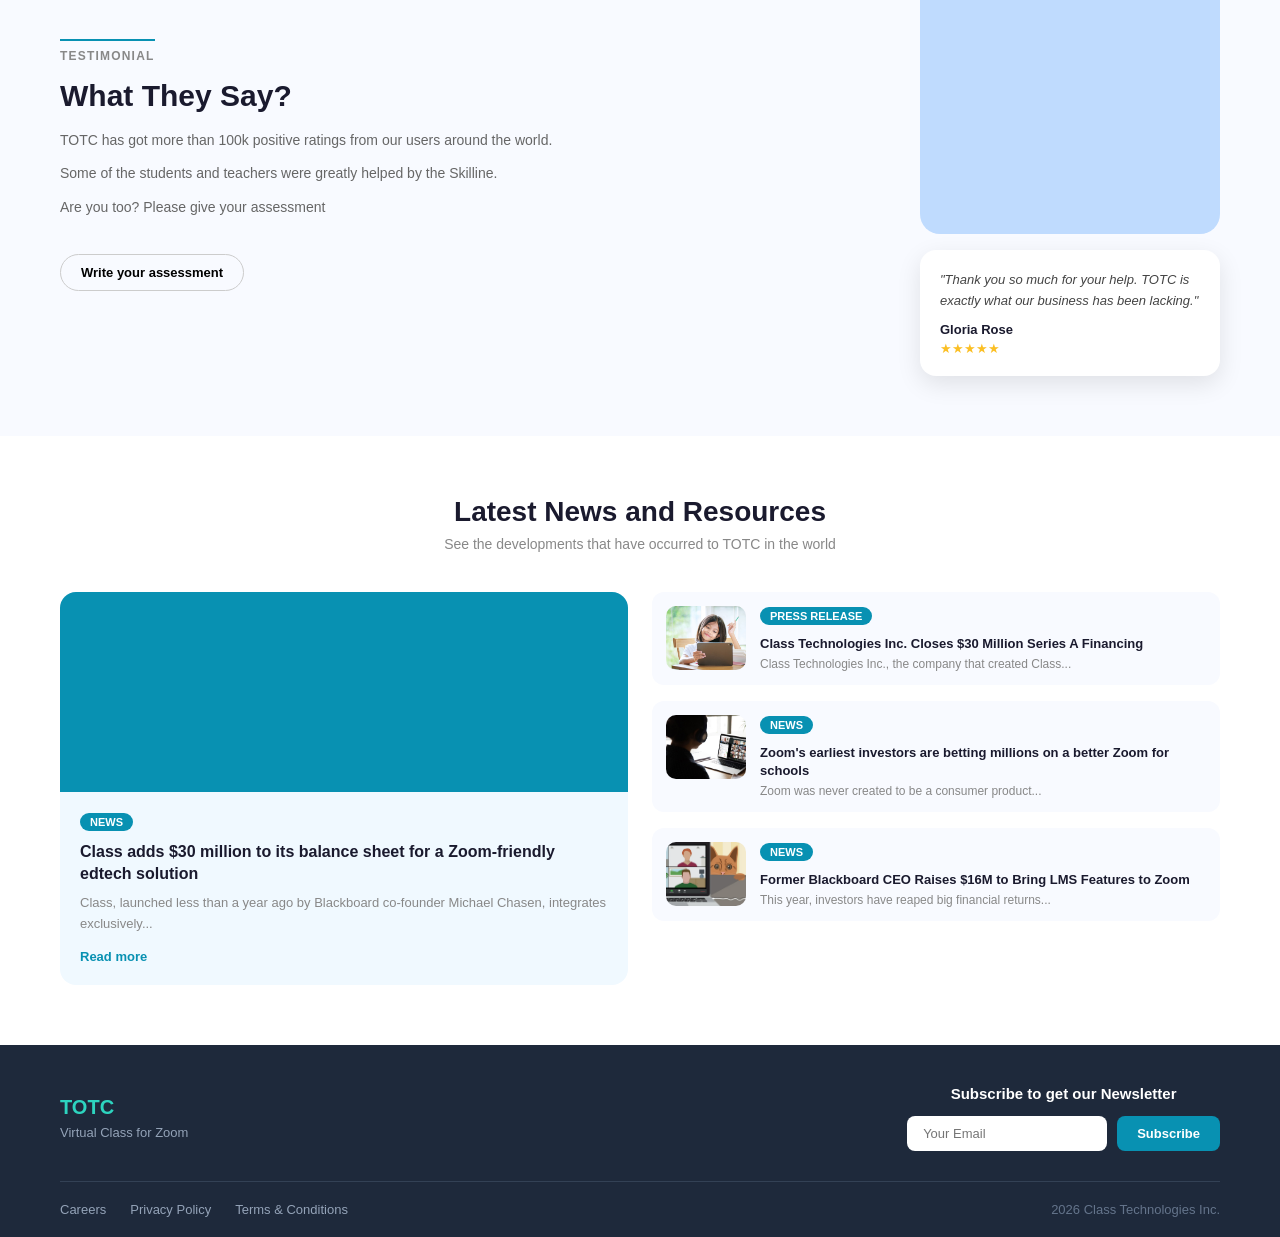
==== commit 4a9964ef: "First commit" ====
--- a/index.html
+++ b/index.html
@@ -16,7 +16,7 @@
             <a href="./index.html">Home</a>
             <a href="./blog.html">Blog</a>
             <a href="./courses.html">Courses</a>
-            <a href="#">Careers</a>
+            <a href="./checkout.html">Checkout</a>
           </div>
           <div class="header-btns">
             <a href="./login.html"><button class="btn-login">Login</button></a>
